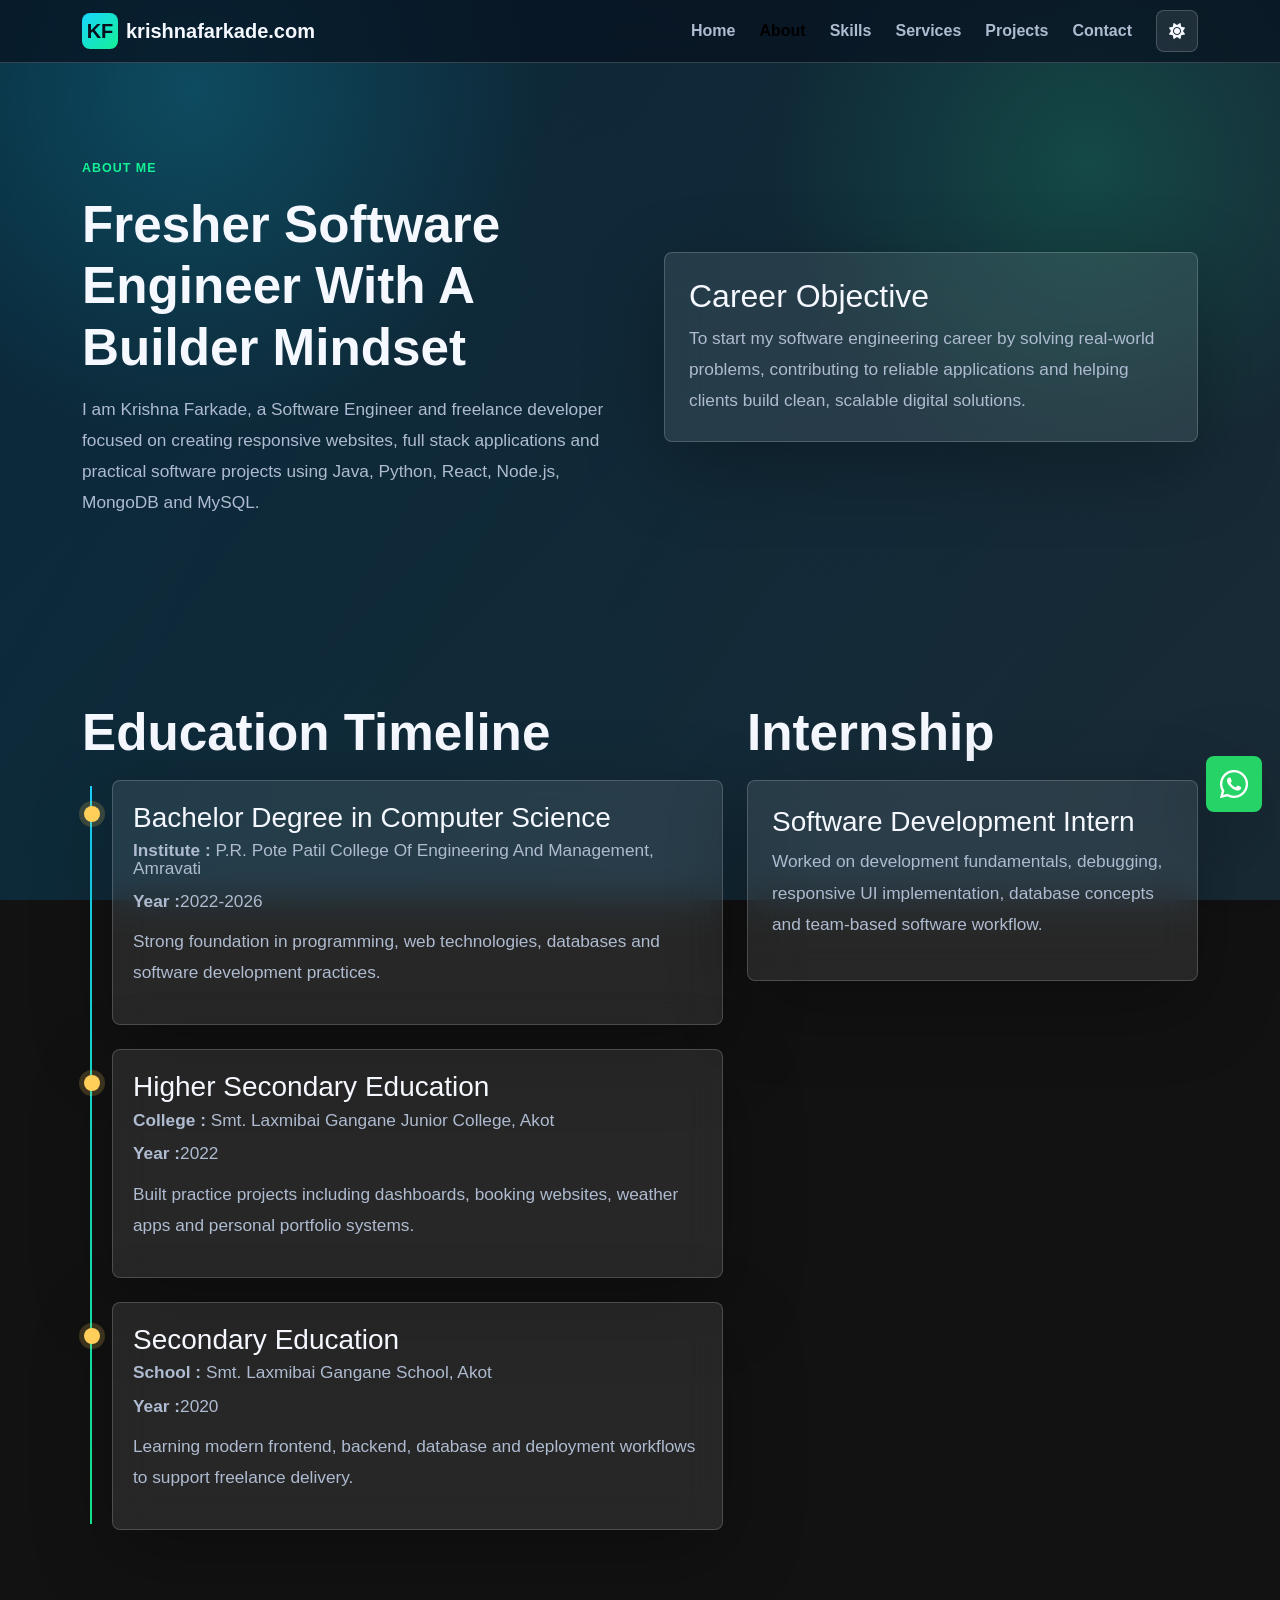
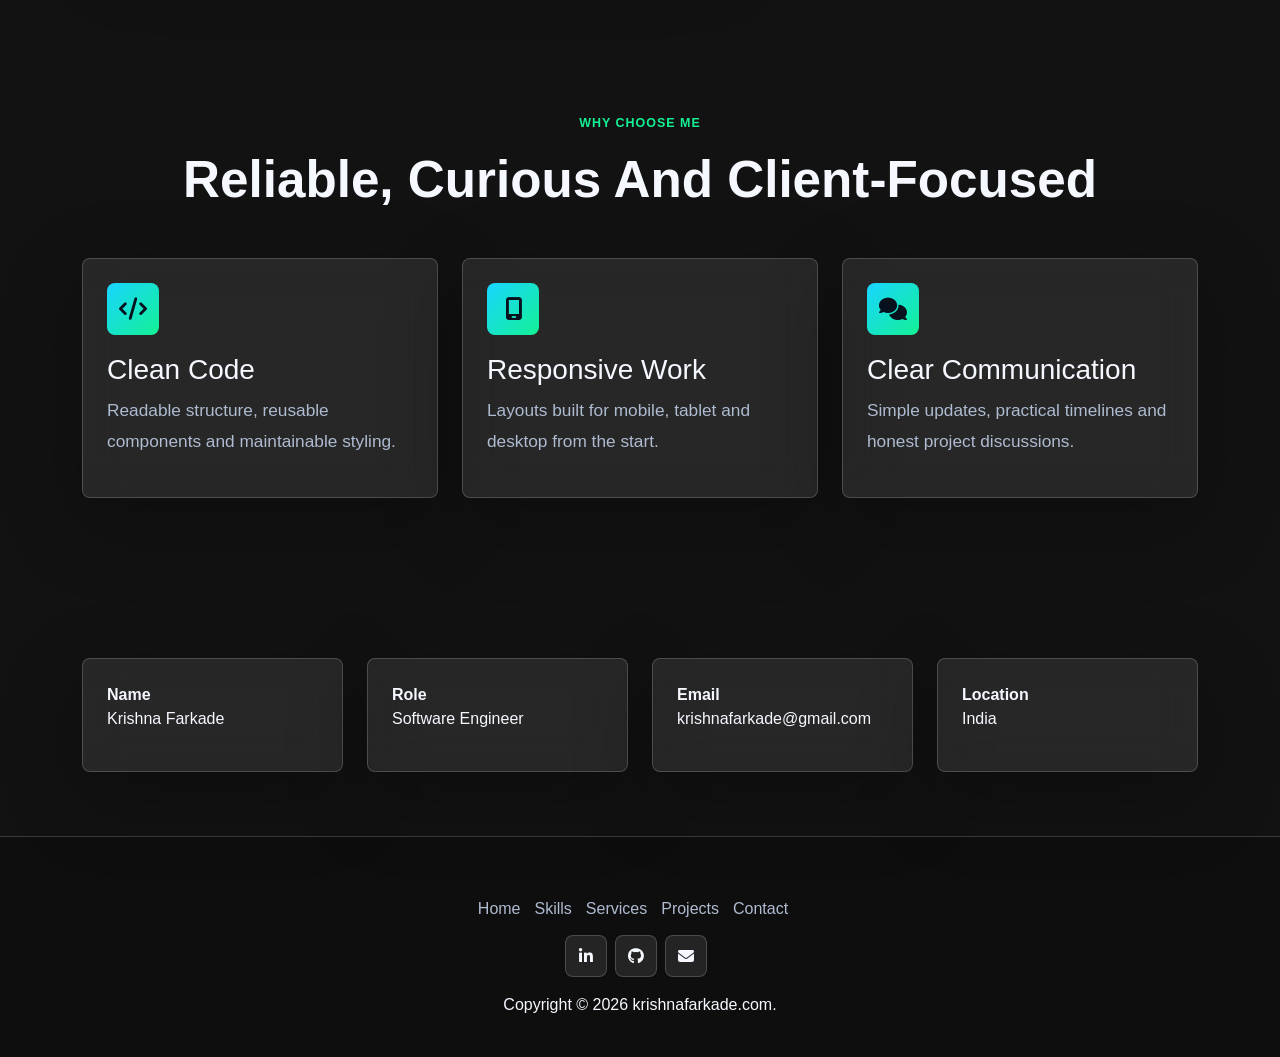
==== about.html @ e1cc5c77 "Initial commit - portfolio website" ====
<!DOCTYPE html>
<html lang="en">
<head>
  <meta charset="UTF-8"><meta name="viewport" content="width=device-width, initial-scale=1.0">
  <title>About Krishna Farkade | Software Engineer</title>
  <meta name="description" content="Learn about Krishna Farkade, career objective, education, internship experience and freelance software development approach.">
  <meta name="keywords" content="About Krishna Farkade, Software Engineer Fresher, Freelancer India">
  <link rel="canonical" href="https://krishnafarkade.com/about.html">
  <meta property="og:title" content="About Krishna Farkade"><meta property="og:description" content="Career objective, education and internship details."><meta property="og:type" content="website"><meta property="og:url" content="https://krishnafarkade.com/about.html">
  <link rel="icon" href="assets/favicon.svg" type="image/svg+xml">
  <link href="https://cdn.jsdelivr.net/npm/bootstrap@5.3.3/dist/css/bootstrap.min.css" rel="stylesheet"><link href="https://cdnjs.cloudflare.com/ajax/libs/font-awesome/6.5.2/css/all.min.css" rel="stylesheet"><link href="https://unpkg.com/aos@2.3.1/dist/aos.css" rel="stylesheet"><link rel="stylesheet" href="css/style.css">
  <script async src="https://www.googletagmanager.com/gtag/js?id=G-XXXXXXXXXX"></script><script>window.dataLayer=window.dataLayer||[];function gtag(){dataLayer.push(arguments);}gtag('js',new Date());gtag('config','G-XXXXXXXXXX');</script>
</head>
<body>
  <div class="loader"><div class="loader-ring"></div></div>
  <nav class="navbar navbar-expand-lg site-navbar"><div class="container"><a class="navbar-brand" href="index.html"><span class="brand-mark">KF</span>krishnafarkade.com</a><button class="navbar-toggler" type="button" data-bs-toggle="collapse" data-bs-target="#navMenu" aria-label="Toggle navigation"><span class="navbar-toggler-icon"></span></button><div class="collapse navbar-collapse" id="navMenu"><ul class="navbar-nav ms-auto align-items-lg-center gap-lg-2"><li class="nav-item"><a class="nav-link" href="index.html">Home</a></li><li class="nav-item"><a class="nav-link" href="about.html">About</a></li><li class="nav-item"><a class="nav-link" href="skills.html">Skills</a></li><li class="nav-item"><a class="nav-link" href="services.html">Services</a></li><li class="nav-item"><a class="nav-link" href="projects.html">Projects</a></li><li class="nav-item"><a class="nav-link" href="contact.html">Contact</a></li><li class="nav-item"><button class="mode-toggle ms-lg-2" data-theme-toggle aria-label="Toggle theme"></button></li></ul></div></div></nav>
  <main>
    <section class="section">
      <div class="container">
        <div class="row align-items-center g-5">
          <div class="col-lg-6" data-aos="fade-right"><p class="eyebrow">About Me</p><h1 class="section-title">Fresher Software Engineer With A Builder Mindset</h1><p class="lead-text">I am Krishna Farkade, a Software Engineer and freelance developer focused on creating responsive websites, full stack applications and practical software projects using Java, Python, React, Node.js, MongoDB and MySQL.</p></div>
          <div class="col-lg-6" data-aos="fade-left"><div class="glass p-4"><h2>Career Objective</h2><p class="lead-text mb-0">To start my software engineering career by solving real-world problems, contributing to reliable applications and helping clients build clean, scalable digital solutions.</p></div></div>
        </div>
      </div>
    </section>
    
    <section class="section-tight">
      <div class="container">
        <div class="row g-4">
          <div class="col-lg-7" data-aos="fade-up">
            <h2 class="section-title">Education Timeline</h2>
            <div class="timeline">
              <div class="timeline-item glass"><h3>Bachelor Degree in Computer Science</h3>
                <p class="lead-text lt"><strong>Institute : </strong> P.R. Pote Patil College Of Engineering And Management, Amravati</p>
                <p class="lead-text lt"><strong>Year :</strong>2022-2026</p>

                <p class="lead-text">Strong foundation in programming, web technologies, databases and software development practices.</p>
              </div>
              <div class="timeline-item glass"><h3>Higher Secondary Education</h3>
                <p class="lead-text lt"><strong>College : </strong>Smt. Laxmibai Gangane Junior College, Akot</p>
                <p class="lead-text lt"><strong>Year :</strong>2022</p>
                <p class="lead-text ">Built practice projects including dashboards, booking websites, weather apps and personal portfolio systems.</p></div>
                
              <div class="timeline-item glass"><h3>Secondary Education</h3>
                <p class="lead-text lt"><strong>School : </strong>Smt. Laxmibai Gangane School, Akot</p>
                <p class="lead-text lt"><strong>Year :</strong>2020</p>
                <p class="lead-text">Learning modern frontend, backend, database and deployment workflows to support freelance delivery.</p></div>
            </div>
          </div>
          <div class="col-lg-5" data-aos="fade-up">
            <h2 class="section-title">Internship</h2>
            <div class="glass p-4"><h3>Software Development Intern</h3><p class="lead-text">Worked on development fundamentals, debugging, responsive UI implementation, database concepts and team-based software workflow.</p></div>
          </div>
        </div>
      </div>
    </section>
    <section class="section">
      <div class="container">
        <div class="text-center mb-5"><p class="eyebrow">Why Choose Me</p><h2 class="section-title">Reliable, Curious And Client-Focused</h2></div>
        <div class="row g-4">
          <div class="col-md-4" data-aos="fade-up"><div class="info-card glass"><div class="icon-box"><i class="fa-solid fa-code"></i></div><h3>Clean Code</h3><p class="lead-text">Readable structure, reusable components and maintainable styling.</p></div></div>
          <div class="col-md-4" data-aos="fade-up" data-aos-delay="100"><div class="info-card glass"><div class="icon-box"><i class="fa-solid fa-mobile-screen"></i></div><h3>Responsive Work</h3><p class="lead-text">Layouts built for mobile, tablet and desktop from the start.</p></div></div>
          <div class="col-md-4" data-aos="fade-up" data-aos-delay="200"><div class="info-card glass"><div class="icon-box"><i class="fa-solid fa-comments"></i></div><h3>Clear Communication</h3><p class="lead-text">Simple updates, practical timelines and honest project discussions.</p></div></div>
        </div>
      </div>
    </section>
    <section class="section-tight">
      <div class="container"><div class="row g-4"><div class="col-md-3"><div class="info-card glass"><strong>Name</strong><p>Krishna Farkade</p></div></div><div class="col-md-3"><div class="info-card glass"><strong>Role</strong><p>Software Engineer</p></div></div><div class="col-md-3"><div class="info-card glass"><strong>Email</strong><p>krishnafarkade@gmail.com</p></div></div><div class="col-md-3"><div class="info-card glass"><strong>Location</strong><p>India</p></div></div></div></div>
    </section>
  </main>
  <footer class="site-footer"><div class="container text-center"><div class="mb-2"><a class="footer-link" href="index.html">Home</a><a class="footer-link" href="skills.html">Skills</a><a class="footer-link" href="services.html">Services</a><a class="footer-link" href="projects.html">Projects</a><a class="footer-link" href="contact.html">Contact</a></div><div class="mb-3"><a class="social-link" href="https://www.linkedin.com/in/krishnafarkade" aria-label="LinkedIn"><i class="fa-brands fa-linkedin-in"></i></a><a class="social-link" href="https://github.com/krishnafarkade" aria-label="GitHub"><i class="fa-brands fa-github"></i></a><a class="social-link" href="mailto:krishnafarkade@gmail.com" aria-label="Email"><i class="fa-solid fa-envelope"></i></a></div><p class="mt-3">Copyright © 2026 krishnafarkade.com.</p></div></footer>
  <a class="whatsapp-float" href="https://wa.me/919876543210" aria-label="Chat on WhatsApp"><i class="fa-brands fa-whatsapp fa-2x"></i></a><button class="back-to-top" aria-label="Back to top"><i class="fa-solid fa-arrow-up"></i></button>
  <script src="https://cdn.jsdelivr.net/npm/bootstrap@5.3.3/dist/js/bootstrap.bundle.min.js"></script><script src="https://unpkg.com/aos@2.3.1/dist/aos.js"></script><script src="js/script.js"></script>
</body>
</html>
---- css/style.css ----
/* Global theme variables for the default dark mode colors, spacing, shadows, and glass effects. */
:root {
  color-scheme: dark;
  --bg: #07111f;
  --bg-soft: #0d1a2b;
  --text: #f5f8ff;
  --muted: #aebbd0;
  --primary: #18d5ff;
  --secondary: #14f195;
  --accent: #ffcf5a;
  --surface: rgba(255, 255, 255, 0.09);
  --surface-strong: rgba(255, 255, 255, 0.15);
  --line: rgba(255, 255, 255, 0.18);
  --shadow: 0 24px 80px rgba(0, 0, 0, 0.28);
  --radius: 8px;
}

/* Light mode overrides used when JavaScript adds the light-mode class to the body. */
body.light-mode {
  color-scheme: light;
  --bg: #f6fbff;
  --bg-soft: #eaf4fb;
  --text: #102033;
  --muted: #5d6f84;
  --surface: rgba(255, 255, 255, 0.78);
  --surface-strong: rgba(255, 255, 255, 0.95);
  --line: rgba(16, 32, 51, 0.12);
  --shadow: 0 20px 50px rgba(21, 48, 78, 0.14);
}

/* Universal box sizing keeps padding and borders inside element width calculations. */
* {
  box-sizing: border-box;
}

/* Enables smooth scrolling when users click internal anchor links. */
html {
  scroll-behavior: smooth;
}

/* Base page styling, background gradients, typography, and horizontal overflow protection. */
body {
  margin: 0;
  min-height: 100vh;
  font-family: "Inter", "Segoe UI", Arial, sans-serif;
  color: var(--text);
  background:
    radial-gradient(circle at 15% 10%, rgba(24, 213, 255, 0.2), transparent 26%),
    radial-gradient(circle at 85% 18%, rgba(20, 241, 149, 0.16), transparent 24%),
    linear-gradient(135deg, var(--bg), var(--bg-soft));
  background-attachment: fixed;
  overflow-x: hidden;
}

/* Animated gradient layer behind the whole website. */
body::before {
  content: "";
  position: fixed;
  inset: 0;
  z-index: -1;
  background: linear-gradient(120deg, rgba(24, 213, 255, 0.12), rgba(255, 207, 90, 0.08), rgba(20, 241, 149, 0.1));
  background-size: 300% 300%;
  animation: gradientMove 14s ease infinite;
}

/* Moves the background gradient slowly for the animated page effect. */
@keyframes gradientMove {
  0%, 100% { background-position: 0% 50%; }
  50% { background-position: 100% 50%; }
}

/* Custom scrollbar styling for WebKit-based browsers. */
::-webkit-scrollbar {
  width: 10px;
}

::-webkit-scrollbar-track {
  background: var(--bg);
}

::-webkit-scrollbar-thumb {
  background: linear-gradient(var(--primary), var(--secondary));
  border-radius: 999px;
}

/* Removes default link styling while keeping inherited text color. */
a {
  color: inherit;
  text-decoration: none;
}

/* Makes images responsive and removes inline image spacing. */
img {
  max-width: 100%;
  display: block;
}

/* Full-screen loader shown while the page is loading. */
.loader {
  position: fixed;
  inset: 0;
  z-index: 9999;
  display: grid;
  place-items: center;
  background: var(--bg);
  transition: opacity .35s ease, visibility .35s ease;
}

/* Hides the loader after JavaScript adds the hidden class. */
.loader.hidden {
  opacity: 0;
  visibility: hidden;
}

/* Circular spinning loader graphic. */
.loader-ring {
  width: 64px;
  height: 64px;
  border: 5px solid rgba(255, 255, 255, .18);
  border-top-color: var(--primary);
  border-radius: 50%;
  animation: spin .9s linear infinite;
}

/* Rotation animation used by the loader ring. */
@keyframes spin {
  to { transform: rotate(360deg); }
}

/* Sticky glassmorphism navigation bar. */
.site-navbar {
  position: sticky;
  top: 0;
  z-index: 1000;
  border-bottom: 1px solid var(--line);
  background: rgba(7, 17, 31, .72);
  backdrop-filter: blur(18px);
}

/* Navbar background adjustment for light mode. */
.light-mode .site-navbar {
  background: rgba(246, 251, 255, .76);
}

/* Website logo text styling. */
.navbar-brand {
  font-weight: 800;
  color: var(--text);
}

/* Gradient KF logo mark beside the brand name. */
.brand-mark {
  width: 36px;
  height: 36px;
  display: inline-grid;
  place-items: center;
  margin-right: 8px;
  border-radius: var(--radius);
  color: #05101c;
  background: linear-gradient(135deg, var(--primary), var(--secondary));
}

/* Navigation link default appearance. */
.nav-link {
  color: var(--muted);
  font-weight: 600;
}

/* Navigation hover and active page state. */
.nav-link:hover,
.nav-link.active {
  color: var(--primary);
}

/* Mobile hamburger button border styling. */
.navbar-toggler {
  border-color: var(--line);
}

/* Standard vertical spacing for large page sections. */
.section {
  padding: 96px 0;
}

/* Smaller vertical spacing for compact page sections. */
.section-tight {
  padding: 64px 0;
}

/* Small uppercase label above headings. */
.eyebrow {
  color: var(--secondary);
  font-weight: 800;
  text-transform: uppercase;
  letter-spacing: .08em;
  font-size: .78rem;
}

/* Main section heading style used across pages. */
.section-title {
  font-size: clamp(2rem, 4vw, 3.4rem);
  font-weight: 850;
  margin: 8px 0 16px;
}

/* Muted paragraph style for introduction and description text. */
.lead-text {
  color: var(--muted);
  font-size: 1.08rem;
  line-height: 1.8;

}

/* Utility class for tighter line height where needed. */
.lt{
  line-height: 1;
}

/* Reusable glassmorphism card/panel style. */
.glass {
  background: var(--surface);
  border: 1px solid var(--line);
  border-radius: var(--radius);
  box-shadow: var(--shadow);
  backdrop-filter: blur(18px);
}

/* Home page hero section layout. */
.hero {
  min-height: calc(100vh - 74px);
  display: grid;
  align-items: center;
  padding: 80px 0 48px;
}

/* Large hero name heading. */
.hero h1 {
  font-size: clamp(2.6rem, 8vw, 5.7rem);
  line-height: .95;
  font-weight: 900;
}

/* Typing animation text line styling. */
.typing-line {
  min-height: 42px;
  color: var(--primary);
  font-size: clamp(1.25rem, 3vw, 2rem);
  font-weight: 800;
}

/* Glass card that contains the profile image. */
.hero-card {
  position: relative;
  padding: 18px;
}

/* Profile image frame with fixed aspect ratio. */
.profile-frame {
  aspect-ratio: 1 / 1.08;
  overflow: hidden;
  border-radius: var(--radius);
  background: linear-gradient(145deg, rgba(24, 213, 255, .22), rgba(20, 241, 149, .16));
}

/* Ensures the profile image fills its frame neatly. */
.profile-frame img {
  width: 100%;
  height: 100%;
  object-fit: cover;
}

/* Floating availability badge on the hero image. */
.floating-badge {
  position: absolute;
  left: 0;
  bottom: 28px;
  transform: translateX(-18px);
  padding: 14px 16px;
  max-width: 220px;
}

/* Shared button sizing and rounded corner styling. */
.btn-brand,
.btn-outline-brand {
  border-radius: var(--radius);
  padding: 12px 18px;
  font-weight: 800;
}

/* Primary gradient call-to-action button. */
.btn-brand {
  color: #06111d;
  background: linear-gradient(135deg, var(--primary), var(--secondary));
  border: 0;
}

/* Secondary outline button with glass background. */
.btn-outline-brand {
  color: var(--text);
  border: 1px solid var(--line);
  background: var(--surface);
}

/* Hover effect for secondary outline buttons. */
.btn-outline-brand:hover {
  color: #06111d;
  border-color: transparent;
  background: var(--accent);
}

/* Shared card styling for stats, services, projects, skills, info, and testimonials. */
.stat-card,
.service-card,
.project-card,
.skill-card,
.info-card,
.testimonial-card {
  height: 100%;
  padding: 24px;
  transition: transform .25s ease, border-color .25s ease, background .25s ease;
}

/* Lift and highlight effect for interactive cards. */
.stat-card:hover,
.service-card:hover,
.project-card:hover,
.skill-card:hover,
.info-card:hover,
.testimonial-card:hover {
  transform: translateY(-8px);
  border-color: rgba(24, 213, 255, .46);
  background: var(--surface-strong);
}

/* Large number styling in the statistics section. */
.stat-number {
  font-size: 2.35rem;
  font-weight: 900;
  color: var(--primary);
}

/* Icon container used in service and information cards. */
.icon-box {
  width: 52px;
  height: 52px;
  display: grid;
  place-items: center;
  margin-bottom: 18px;
  color: #06111d;
  border-radius: var(--radius);
  background: linear-gradient(135deg, var(--primary), var(--secondary));
  font-size: 1.4rem;
}

/* Timeline wrapper used on the About page. */
.timeline {
  position: relative;
  padding-left: 30px;
}

/* Vertical line in the timeline. */
.timeline::before {
  content: "";
  position: absolute;
  left: 8px;
  top: 6px;
  bottom: 6px;
  width: 2px;
  background: linear-gradient(var(--primary), var(--secondary));
}

/* Individual timeline entry card. */
.timeline-item {
  position: relative;
  margin-bottom: 24px;
  padding: 20px;
}

/* Circular marker for each timeline entry. */
.timeline-item::before {
  content: "";
  position: absolute;
  left: -29px;
  top: 25px;
  width: 16px;
  height: 16px;
  border-radius: 50%;
  background: var(--accent);
  box-shadow: 0 0 0 5px rgba(255, 207, 90, .18);
}

/* Skill progress bar track styling. */
.progress {
  height: 10px;
  overflow: visible;
  background: rgba(255, 255, 255, .12);
}

/* Animated skill progress fill controlled by JavaScript. */
.progress-bar {
  width: 0;
  border-radius: 999px;
  background: linear-gradient(90deg, var(--primary), var(--secondary));
  transition: width 1.2s ease;
}

/* Project card image sizing and shape. */
.project-image {
  height: 210px;
  object-fit: cover;
  border-radius: var(--radius);
  margin-bottom: 18px;
  background: var(--surface);
}

/* Technology tag badges used inside project cards. */
.tech-pill {
  display: inline-flex;
  align-items: center;
  padding: 6px 10px;
  margin: 3px;
  border: 1px solid var(--line);
  border-radius: 999px;
  color: var(--muted);
  font-size: .84rem;
}

/* Contact form input and textarea styling. */
.contact-input {
  width: 100%;
  padding: 13px 14px;
  color: var(--text);
  background: var(--surface);
  border: 1px solid var(--line);
  border-radius: var(--radius);
  outline: none;
}

/* Focus state for contact form fields. */
.contact-input:focus {
  border-color: var(--primary);
  box-shadow: 0 0 0 4px rgba(24, 213, 255, .12);
}

/* Hidden message box used for form success and error messages. */
.form-message {
  display: none;
  padding: 12px 14px;
  border-radius: var(--radius);
  font-weight: 700;
}

/* Success state for the contact form message. */
.form-message.success {
  display: block;
  color: #05351f;
  background: #8af0bd;
}

/* Error state for the contact form message. */
.form-message.error {
  display: block;
  color: #4f1010;
  background: #ffb2b2;
}

/* Shared iframe/video frame styling for map, PDF, and intro video. */
.map-frame,
.pdf-frame,
.video-frame {
  width: 100%;
  min-height: 380px;
  border: 0;
  border-radius: var(--radius);
}

/* Footer section styling. */
.site-footer {
  padding: 54px 0 24px;
  border-top: 1px solid var(--line);
  background: rgba(0, 0, 0, .18);
}

/* Footer quick link styling. */
.footer-link {
  display: inline-block;
  margin: 6px 14px 6px 0;
  color: var(--muted);
}

/* Footer link hover color. */
.footer-link:hover {
  color: var(--primary);
}

/* Shared square icon button style for social, theme, WhatsApp, and back-to-top buttons. */
.social-link,
.mode-toggle,
.back-to-top,
.whatsapp-float {
  display: inline-grid;
  place-items: center;
  border: 1px solid var(--line);
  border-radius: var(--radius);
  background: var(--surface);
}

/* Social media icon button dimensions. */
.social-link {
  width: 42px;
  height: 42px;
  margin-right: 8px;
}

/* Dark and light mode toggle button styling. */
.mode-toggle {
  width: 42px;
  height: 42px;
  color: var(--text);
}

/* Fixed WhatsApp inquiry button. */
.whatsapp-float {
  position: fixed;
  right: 18px;
  bottom: 88px;
  z-index: 999;
  width: 56px;
  height: 56px;
  color: #fff;
  border: 0;
  background: #25d366;
  box-shadow: var(--shadow);
}

/* Fixed back-to-top button hidden by default. */
.back-to-top {
  position: fixed;
  right: 18px;
  bottom: 22px;
  z-index: 999;
  width: 46px;
  height: 46px;
  color: var(--text);
  opacity: 0;
  pointer-events: none;
  transition: opacity .25s ease;
}

/* Visible state for the back-to-top button after scrolling. */
.back-to-top.show {
  opacity: 1;
  pointer-events: auto;
}

/* Tablet and small desktop responsive adjustments. */
@media (max-width: 991px) {
  .hero {
    min-height: auto;
    padding-top: 54px;
  }

  .floating-badge {
    position: static;
    transform: none;
    max-width: none;
    margin-top: 14px;
  }
}

/* Mobile responsive adjustments. */
@media (max-width: 575px) {
  .section {
    padding: 68px 0;
  }

  .hero h1 {
    font-size: 2.7rem;
  }

  .btn-brand,
  .btn-outline-brand {
    width: 100%;
  }
}
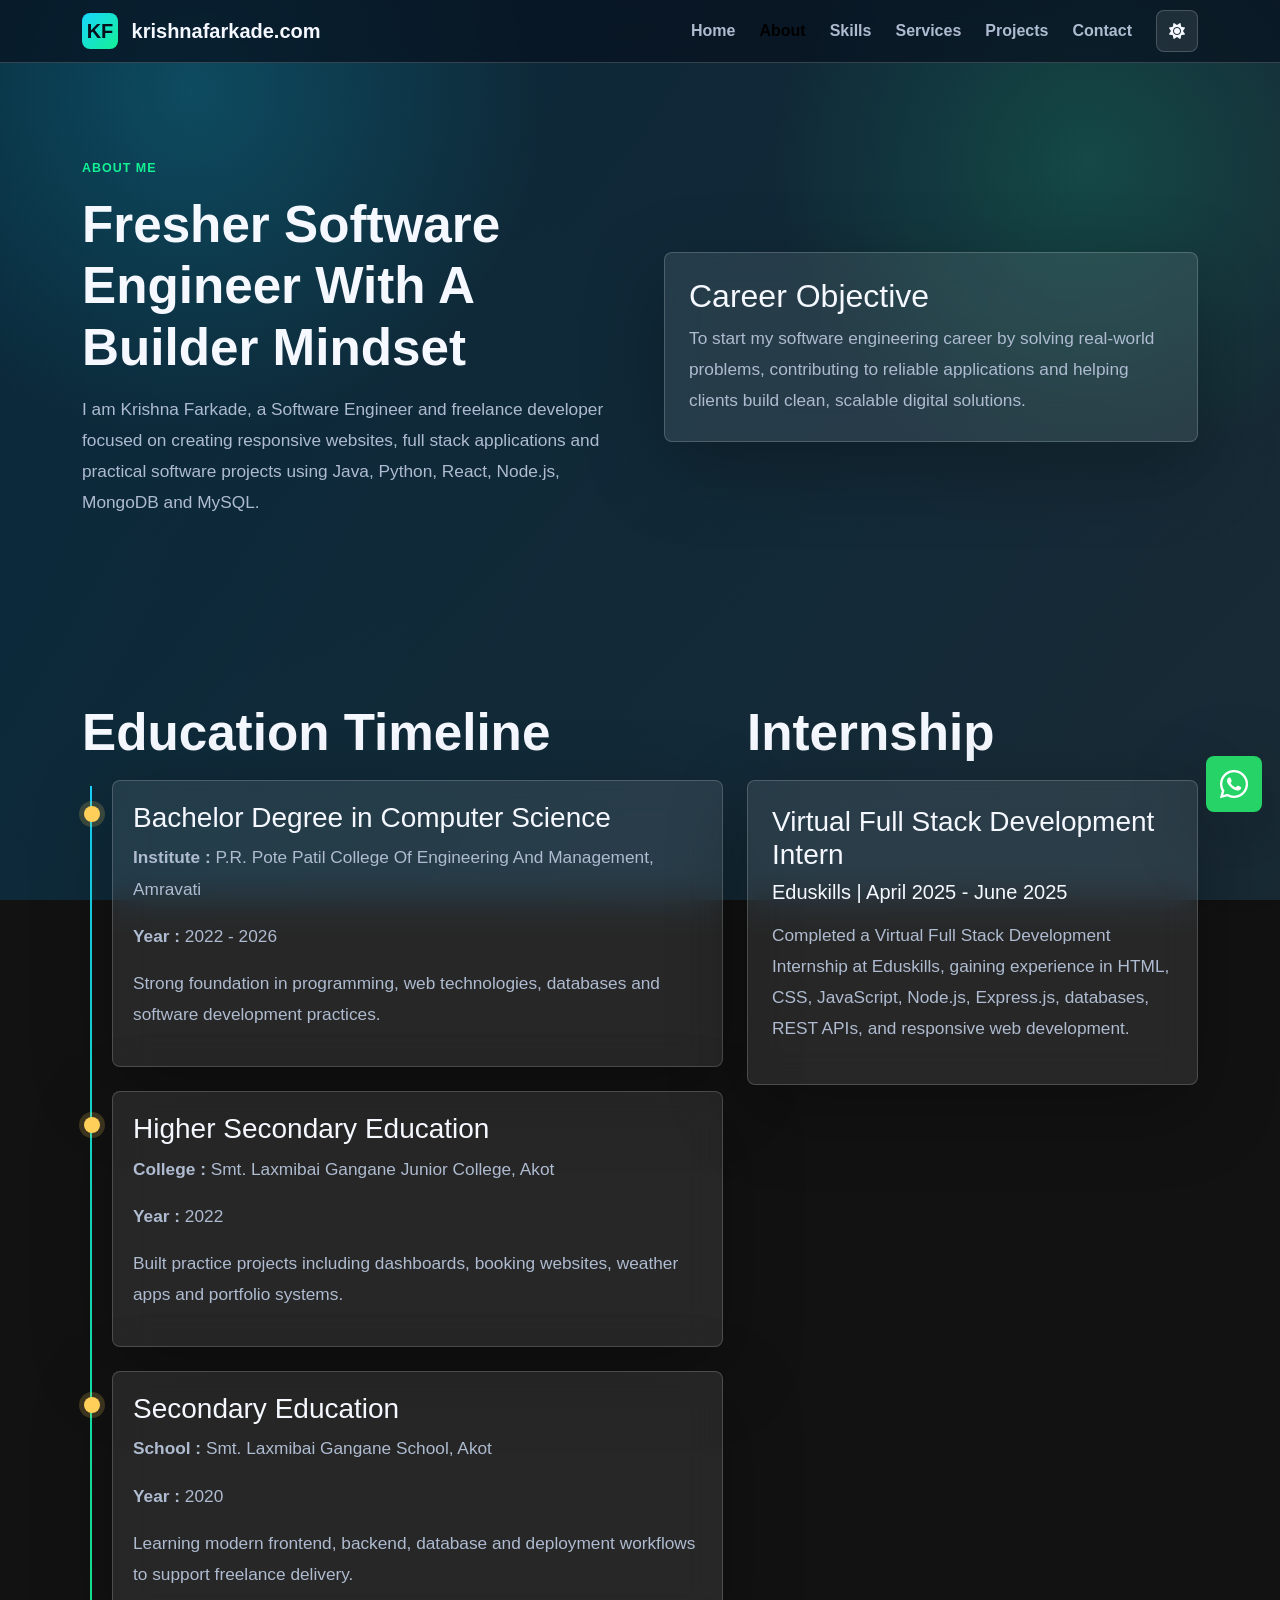
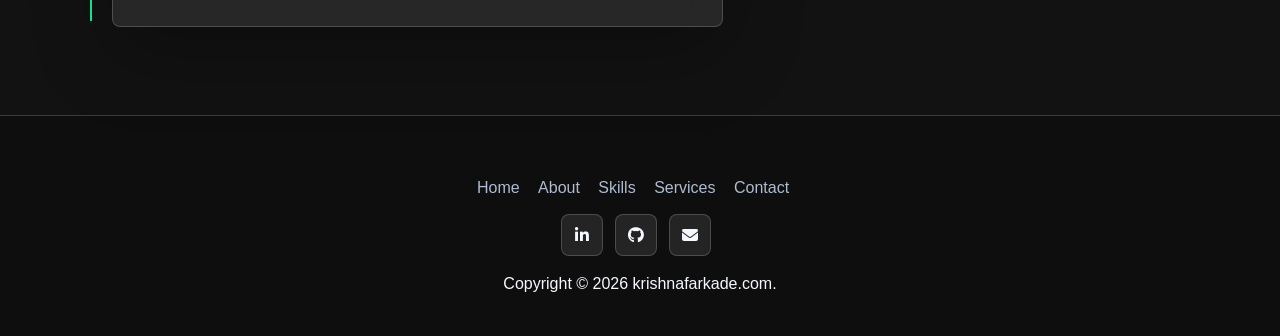
==== commit 9aa2a1de: "clean code" ====
--- a/about.html
+++ b/about.html
@@ -1,75 +1,330 @@
 <!DOCTYPE html>
 <html lang="en">
+
 <head>
-  <meta charset="UTF-8"><meta name="viewport" content="width=device-width, initial-scale=1.0">
+  <meta charset="UTF-8">
+  <meta name="viewport" content="width=device-width, initial-scale=1.0">
+
   <title>About Krishna Farkade | Software Engineer</title>
-  <meta name="description" content="Learn about Krishna Farkade, career objective, education, internship experience and freelance software development approach.">
+
+  <meta name="description"
+    content="Learn about Krishna Farkade, career objective, education, internship experience and freelance software development approach.">
+
   <meta name="keywords" content="About Krishna Farkade, Software Engineer Fresher, Freelancer India">
+
   <link rel="canonical" href="https://krishnafarkade.com/about.html">
-  <meta property="og:title" content="About Krishna Farkade"><meta property="og:description" content="Career objective, education and internship details."><meta property="og:type" content="website"><meta property="og:url" content="https://krishnafarkade.com/about.html">
+
+  <!-- Open Graph -->
+  <meta property="og:title" content="About Krishna Farkade">
+  <meta property="og:description" content="Career objective, education and internship details.">
+  <meta property="og:type" content="website">
+  <meta property="og:url" content="https://krishnafarkade.com/about.html">
+
+  <!-- Favicon -->
   <link rel="icon" href="assets/favicon.svg" type="image/svg+xml">
-  <link href="https://cdn.jsdelivr.net/npm/bootstrap@5.3.3/dist/css/bootstrap.min.css" rel="stylesheet"><link href="https://cdnjs.cloudflare.com/ajax/libs/font-awesome/6.5.2/css/all.min.css" rel="stylesheet"><link href="https://unpkg.com/aos@2.3.1/dist/aos.css" rel="stylesheet"><link rel="stylesheet" href="css/style.css">
-  <script async src="https://www.googletagmanager.com/gtag/js?id=G-XXXXXXXXXX"></script><script>window.dataLayer=window.dataLayer||[];function gtag(){dataLayer.push(arguments);}gtag('js',new Date());gtag('config','G-XXXXXXXXXX');</script>
+
+  <!-- CSS -->
+  <link href="https://cdn.jsdelivr.net/npm/bootstrap@5.3.3/dist/css/bootstrap.min.css" rel="stylesheet">
+
+  <link href="https://cdnjs.cloudflare.com/ajax/libs/font-awesome/6.5.2/css/all.min.css" rel="stylesheet">
+
+  <link href="https://unpkg.com/aos@2.3.1/dist/aos.css" rel="stylesheet">
+
+  <link rel="stylesheet" href="css/style.css">
+
+  <!-- Google Analytics -->
+  <script async src="https://www.googletagmanager.com/gtag/js?id=G-XXXXXXXXXX">
+  </script>
+
+  <script>
+    window.dataLayer = window.dataLayer || [];
+
+    function gtag() {
+      dataLayer.push(arguments);
+    }
+
+    gtag('js', new Date());
+    gtag('config', 'G-XXXXXXXXXX');
+  </script>
+
 </head>
+
 <body>
-  <div class="loader"><div class="loader-ring"></div></div>
-  <nav class="navbar navbar-expand-lg site-navbar"><div class="container"><a class="navbar-brand" href="index.html"><span class="brand-mark">KF</span>krishnafarkade.com</a><button class="navbar-toggler" type="button" data-bs-toggle="collapse" data-bs-target="#navMenu" aria-label="Toggle navigation"><span class="navbar-toggler-icon"></span></button><div class="collapse navbar-collapse" id="navMenu"><ul class="navbar-nav ms-auto align-items-lg-center gap-lg-2"><li class="nav-item"><a class="nav-link" href="index.html">Home</a></li><li class="nav-item"><a class="nav-link" href="about.html">About</a></li><li class="nav-item"><a class="nav-link" href="skills.html">Skills</a></li><li class="nav-item"><a class="nav-link" href="services.html">Services</a></li><li class="nav-item"><a class="nav-link" href="projects.html">Projects</a></li><li class="nav-item"><a class="nav-link" href="contact.html">Contact</a></li><li class="nav-item"><button class="mode-toggle ms-lg-2" data-theme-toggle aria-label="Toggle theme"></button></li></ul></div></div></nav>
+
+  <!-- Loader -->
+  <div class="loader">
+    <div class="loader-ring"></div>
+  </div>
+
+  <!-- Navbar -->
+  <nav class="navbar navbar-expand-lg site-navbar">
+    <div class="container">
+
+      <a class="navbar-brand" href="index.html">
+        <span class="brand-mark">KF</span>
+        krishnafarkade.com
+      </a>
+
+      <button class="navbar-toggler" type="button" data-bs-toggle="collapse" data-bs-target="#navMenu"
+        aria-label="Toggle navigation">
+
+        <span class="navbar-toggler-icon"></span>
+      </button>
+
+      <div class="collapse navbar-collapse" id="navMenu">
+
+        <ul class="navbar-nav ms-auto align-items-lg-center gap-lg-2">
+
+          <li class="nav-item">
+            <a class="nav-link" href="index.html">Home</a>
+          </li>
+
+          <li class="nav-item">
+            <a class="nav-link" href="about.html">About</a>
+          </li>
+
+          <li class="nav-item">
+            <a class="nav-link" href="skills.html">Skills</a>
+          </li>
+
+          <li class="nav-item">
+            <a class="nav-link" href="services.html">Services</a>
+          </li>
+
+          <li class="nav-item">
+            <a class="nav-link" href="projects.html">Projects</a>
+          </li>
+
+          <li class="nav-item">
+            <a class="nav-link" href="contact.html">Contact</a>
+          </li>
+
+          <li class="nav-item">
+            <button class="mode-toggle ms-lg-2" data-theme-toggle aria-label="Toggle theme">
+            </button>
+          </li>
+
+        </ul>
+
+      </div>
+
+    </div>
+  </nav>
+
+  <!-- Main Content -->
   <main>
+
+    <!-- About Section -->
     <section class="section">
+
       <div class="container">
+
         <div class="row align-items-center g-5">
-          <div class="col-lg-6" data-aos="fade-right"><p class="eyebrow">About Me</p><h1 class="section-title">Fresher Software Engineer With A Builder Mindset</h1><p class="lead-text">I am Krishna Farkade, a Software Engineer and freelance developer focused on creating responsive websites, full stack applications and practical software projects using Java, Python, React, Node.js, MongoDB and MySQL.</p></div>
-          <div class="col-lg-6" data-aos="fade-left"><div class="glass p-4"><h2>Career Objective</h2><p class="lead-text mb-0">To start my software engineering career by solving real-world problems, contributing to reliable applications and helping clients build clean, scalable digital solutions.</p></div></div>
+
+          <div class="col-lg-6" data-aos="fade-right">
+
+            <p class="eyebrow">About Me</p>
+
+            <h1 class="section-title">
+              Fresher Software Engineer With A Builder Mindset
+            </h1>
+
+            <p class="lead-text">
+              I am Krishna Farkade, a Software Engineer and
+              freelance developer focused on creating responsive
+              websites, full stack applications and practical
+              software projects using Java, Python, React,
+              Node.js, MongoDB and MySQL.
+            </p>
+
+          </div>
+
+          <div class="col-lg-6" data-aos="fade-left">
+
+            <div class="glass p-4">
+
+              <h2>Career Objective</h2>
+
+              <p class="lead-text mb-0">
+                To start my software engineering career by
+                solving real-world problems, contributing to
+                reliable applications and helping clients build
+                clean, scalable digital solutions.
+              </p>
+
+            </div>
+
+          </div>
+
         </div>
-      </div>
+
+      </div>
+
     </section>
-    
+
+    <!-- Education Timeline -->
     <section class="section-tight">
+
       <div class="container">
+
         <div class="row g-4">
+
           <div class="col-lg-7" data-aos="fade-up">
-            <h2 class="section-title">Education Timeline</h2>
+
+            <h2 class="section-title">
+              Education Timeline
+            </h2>
+
             <div class="timeline">
-              <div class="timeline-item glass"><h3>Bachelor Degree in Computer Science</h3>
-                <p class="lead-text lt"><strong>Institute : </strong> P.R. Pote Patil College Of Engineering And Management, Amravati</p>
-                <p class="lead-text lt"><strong>Year :</strong>2022-2026</p>
-
-                <p class="lead-text">Strong foundation in programming, web technologies, databases and software development practices.</p>
+
+              <div class="timeline-item glass">
+
+                <h3>
+                  Bachelor Degree in Computer Science
+                </h3>
+
+                <p class="lead-text">
+                  <strong>Institute :</strong>
+                  P.R. Pote Patil College Of Engineering And
+                  Management, Amravati
+                </p>
+
+                <p class="lead-text">
+                  <strong>Year :</strong> 2022 - 2026
+                </p>
+
+                <p class="lead-text">
+                  Strong foundation in programming,
+                  web technologies, databases and
+                  software development practices.
+                </p>
+
               </div>
-              <div class="timeline-item glass"><h3>Higher Secondary Education</h3>
-                <p class="lead-text lt"><strong>College : </strong>Smt. Laxmibai Gangane Junior College, Akot</p>
-                <p class="lead-text lt"><strong>Year :</strong>2022</p>
-                <p class="lead-text ">Built practice projects including dashboards, booking websites, weather apps and personal portfolio systems.</p></div>
-                
-              <div class="timeline-item glass"><h3>Secondary Education</h3>
-                <p class="lead-text lt"><strong>School : </strong>Smt. Laxmibai Gangane School, Akot</p>
-                <p class="lead-text lt"><strong>Year :</strong>2020</p>
-                <p class="lead-text">Learning modern frontend, backend, database and deployment workflows to support freelance delivery.</p></div>
+
+              <div class="timeline-item glass">
+
+                <h3>Higher Secondary Education</h3>
+
+                <p class="lead-text">
+                  <strong>College :</strong>
+                  Smt. Laxmibai Gangane Junior College, Akot
+                </p>
+
+                <p class="lead-text">
+                  <strong>Year :</strong> 2022
+                </p>
+
+                <p class="lead-text">
+                  Built practice projects including
+                  dashboards, booking websites,
+                  weather apps and portfolio systems.
+                </p>
+
+              </div>
+
+              <div class="timeline-item glass">
+
+                <h3>Secondary Education</h3>
+
+                <p class="lead-text">
+                  <strong>School :</strong>
+                  Smt. Laxmibai Gangane School, Akot
+                </p>
+
+                <p class="lead-text">
+                  <strong>Year :</strong> 2020
+                </p>
+
+                <p class="lead-text">
+                  Learning modern frontend, backend,
+                  database and deployment workflows
+                  to support freelance delivery.
+                </p>
+
+              </div>
+
             </div>
+
           </div>
           <div class="col-lg-5" data-aos="fade-up">
+
             <h2 class="section-title">Internship</h2>
-            <div class="glass p-4"><h3>Software Development Intern</h3><p class="lead-text">Worked on development fundamentals, debugging, responsive UI implementation, database concepts and team-based software workflow.</p></div>
+
+            <div class="glass p-4">
+
+              <h3>Virtual Full Stack Development Intern</h3>
+
+              <h5 class="mb-3">Eduskills | April 2025 - June 2025</h5>
+
+              <p class="lead-text">
+                Completed a Virtual Full Stack Development Internship at Eduskills,
+                gaining experience in HTML, CSS, JavaScript, Node.js, Express.js,
+                databases, REST APIs, and responsive web development.
+              </p>
+
+            </div>
+
           </div>
+
         </div>
-      </div>
+
+      </div>
+
     </section>
-    <section class="section">
-      <div class="container">
-        <div class="text-center mb-5"><p class="eyebrow">Why Choose Me</p><h2 class="section-title">Reliable, Curious And Client-Focused</h2></div>
-        <div class="row g-4">
-          <div class="col-md-4" data-aos="fade-up"><div class="info-card glass"><div class="icon-box"><i class="fa-solid fa-code"></i></div><h3>Clean Code</h3><p class="lead-text">Readable structure, reusable components and maintainable styling.</p></div></div>
-          <div class="col-md-4" data-aos="fade-up" data-aos-delay="100"><div class="info-card glass"><div class="icon-box"><i class="fa-solid fa-mobile-screen"></i></div><h3>Responsive Work</h3><p class="lead-text">Layouts built for mobile, tablet and desktop from the start.</p></div></div>
-          <div class="col-md-4" data-aos="fade-up" data-aos-delay="200"><div class="info-card glass"><div class="icon-box"><i class="fa-solid fa-comments"></i></div><h3>Clear Communication</h3><p class="lead-text">Simple updates, practical timelines and honest project discussions.</p></div></div>
-        </div>
-      </div>
-    </section>
-    <section class="section-tight">
-      <div class="container"><div class="row g-4"><div class="col-md-3"><div class="info-card glass"><strong>Name</strong><p>Krishna Farkade</p></div></div><div class="col-md-3"><div class="info-card glass"><strong>Role</strong><p>Software Engineer</p></div></div><div class="col-md-3"><div class="info-card glass"><strong>Email</strong><p>krishnafarkade@gmail.com</p></div></div><div class="col-md-3"><div class="info-card glass"><strong>Location</strong><p>India</p></div></div></div></div>
-    </section>
+
   </main>
-  <footer class="site-footer"><div class="container text-center"><div class="mb-2"><a class="footer-link" href="index.html">Home</a><a class="footer-link" href="skills.html">Skills</a><a class="footer-link" href="services.html">Services</a><a class="footer-link" href="projects.html">Projects</a><a class="footer-link" href="contact.html">Contact</a></div><div class="mb-3"><a class="social-link" href="https://www.linkedin.com/in/krishnafarkade" aria-label="LinkedIn"><i class="fa-brands fa-linkedin-in"></i></a><a class="social-link" href="https://github.com/krishnafarkade" aria-label="GitHub"><i class="fa-brands fa-github"></i></a><a class="social-link" href="mailto:krishnafarkade@gmail.com" aria-label="Email"><i class="fa-solid fa-envelope"></i></a></div><p class="mt-3">Copyright © 2026 krishnafarkade.com.</p></div></footer>
-  <a class="whatsapp-float" href="https://wa.me/919876543210" aria-label="Chat on WhatsApp"><i class="fa-brands fa-whatsapp fa-2x"></i></a><button class="back-to-top" aria-label="Back to top"><i class="fa-solid fa-arrow-up"></i></button>
-  <script src="https://cdn.jsdelivr.net/npm/bootstrap@5.3.3/dist/js/bootstrap.bundle.min.js"></script><script src="https://unpkg.com/aos@2.3.1/dist/aos.js"></script><script src="js/script.js"></script>
+
+  <!-- Footer -->
+  <footer class="site-footer">
+    <div class="container text-center">
+
+      <div class="mb-2">
+        <a class="footer-link" href="index.html">Home</a>
+        <a class="footer-link" href="about.html">About</a>
+        <a class="footer-link" href="skills.html">Skills</a>
+        <a class="footer-link" href="services.html">Services</a>
+        <a class="footer-link" href="contact.html">Contact</a>
+      </div>
+
+      <div class="mb-3">
+        <a class="social-link" href="https://www.linkedin.com/in/krishnafarkade" aria-label="LinkedIn">
+          <i class="fa-brands fa-linkedin-in"></i>
+        </a>
+
+        <a class="social-link" href="https://github.com/krishnafarkade" aria-label="GitHub">
+          <i class="fa-brands fa-github"></i>
+        </a>
+
+        <a class="social-link" href="mailto:krishnafarkade@gmail.com" aria-label="Email">
+          <i class="fa-solid fa-envelope"></i>
+        </a>
+      </div>
+
+      <p class="mt-3">Copyright © 2026 krishnafarkade.com.</p>
+
+    </div>
+  </footer>
+
+  <!-- Floating Buttons -->
+  <a class="whatsapp-float" href="https://wa.me/919876543210" aria-label="Chat on WhatsApp">
+
+    <i class="fa-brands fa-whatsapp fa-2x"></i>
+
+  </a>
+
+  <button class="back-to-top" aria-label="Back to top">
+    <i class="fa-solid fa-arrow-up"></i>
+  </button>
+
+  <!-- JavaScript -->
+  <script src="https://cdn.jsdelivr.net/npm/bootstrap@5.3.3/dist/js/bootstrap.bundle.min.js">
+  </script>
+
+  <script src="https://unpkg.com/aos@2.3.1/dist/aos.js">
+  </script>
+
+  <script src="js/script.js"></script>
+
 </body>
+
 </html>
